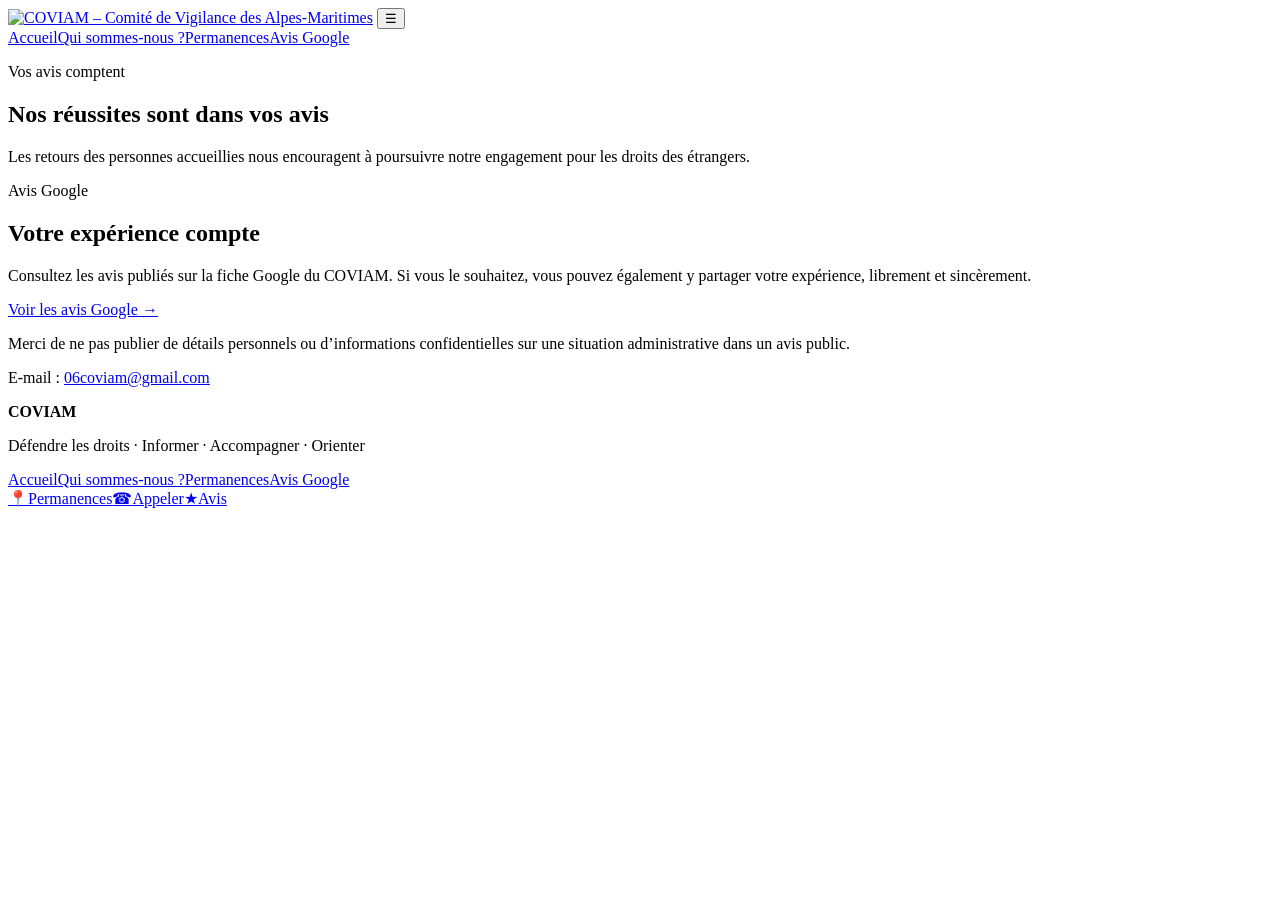
==== avis.html @ 973ca318 "Use the same COVIAM logo on all pages" ====
<!doctype html>
<html lang="fr">
<head>
<meta charset="utf-8">
<meta name="viewport" content="width=device-width,initial-scale=1">
<meta name="description" content="Les avis Google sur le COVIAM – Comité de Vigilance des Alpes-Maritimes.">
<meta name="theme-color" content="#0c3b52">
<title>Nos réussites sont dans vos avis – COVIAM</title>
<link rel="stylesheet" href="style.css">
</head>
<body>
<header class="header"><div class="wrap nav">
<a class="brand" href="index.html"><img src="logo-coviam.svg" class="brand-logo" alt="COVIAM – Comité de Vigilance des Alpes-Maritimes"></a>
<button class="burger" id="burger" aria-label="Ouvrir le menu" aria-expanded="false">☰</button>
<nav id="menu"><a href="index.html">Accueil</a><a href="qui-sommes-nous.html">Qui sommes-nous ?</a><a href="permanences.html">Permanences</a><a class="active" href="avis.html">Avis Google</a></nav>
</div></header>
<main>
<section class="page-hero"><div class="wrap narrow">
<p class="eyebrow">Vos avis comptent</p>
<h1>Nos réussites sont dans vos avis</h1>
<p>Les retours des personnes accueillies nous encouragent à poursuivre notre engagement pour les droits des étrangers.</p>
</div></section>
<section class="section"><div class="wrap narrow">
<div class="donor-large">
<p class="kicker">Avis Google</p>
<h2>Votre expérience compte</h2>
<p class="intro">Consultez les avis publiés sur la fiche Google du COVIAM. Si vous le souhaitez, vous pouvez également y partager votre expérience, librement et sincèrement.</p>
<a class="btn primary" href="https://share.google/NiEU6JBV7rTG4fmow" target="_blank" rel="noopener noreferrer">Voir les avis Google →</a>
<p class="small-note">Merci de ne pas publier de détails personnels ou d’informations confidentielles sur une situation administrative dans un avis public.</p>
</div>
</div></section>
</main>
<footer class="footer"><p class="footer-email">E-mail : <a href="mailto:06coviam@gmail.com">06coviam@gmail.com</a></p><div class="wrap footer-grid"><div><b>COVIAM</b><p>Défendre les droits · Informer · Accompagner · Orienter</p></div><div class="footer-nav"><a href="index.html">Accueil</a><a href="qui-sommes-nous.html">Qui sommes-nous ?</a><a href="permanences.html">Permanences</a><a href="avis.html">Avis Google</a></div></div></footer>
<div class="mobile-bar"><a href="permanences.html">📍<span>Permanences</span></a><a href="tel:+33757484401">☎<span>Appeler</span></a><a href="avis.html">★<span>Avis</span></a></div>
<script src="script.js"></script>
</body>
</html>
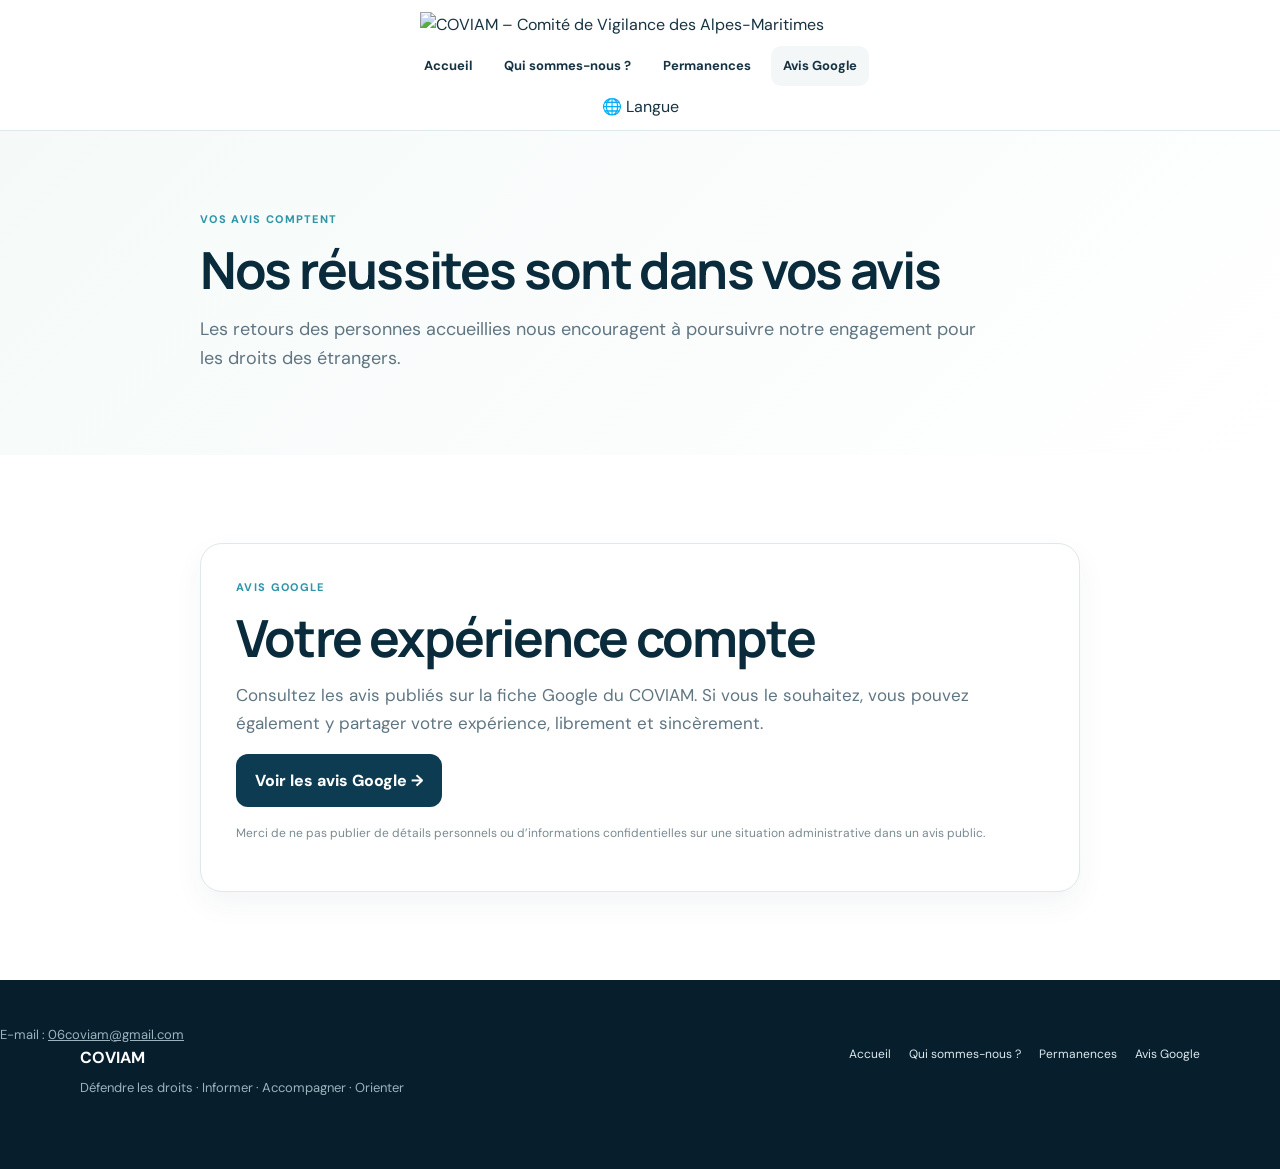
==== commit fb194b30: "Add GTranslate language selector with French default" ====
--- a/avis.html
+++ b/avis.html
@@ -12,8 +12,7 @@
 <header class="header"><div class="wrap nav">
 <a class="brand" href="index.html"><img src="logo-coviam.svg" class="brand-logo" alt="COVIAM – Comité de Vigilance des Alpes-Maritimes"></a>
 <button class="burger" id="burger" aria-label="Ouvrir le menu" aria-expanded="false">☰</button>
-<nav id="menu"><a href="index.html">Accueil</a><a href="qui-sommes-nous.html">Qui sommes-nous ?</a><a href="permanences.html">Permanences</a><a class="active" href="avis.html">Avis Google</a></nav>
-</div></header>
+<nav id="menu"><a href="index.html">Accueil</a><a href="qui-sommes-nous.html">Qui sommes-nous ?</a><a href="permanences.html">Permanences</a><a class="active" href="avis.html">Avis Google</a></nav><div class="language-switcher" aria-label="Choisir la langue du site"><span class="language-label">🌐 Langue</span><div class="gtranslate_wrapper"></div></div></div></header>
 <main>
 <section class="page-hero"><div class="wrap narrow">
 <p class="eyebrow">Vos avis comptent</p>
@@ -33,5 +32,5 @@
 <footer class="footer"><p class="footer-email">E-mail : <a href="mailto:06coviam@gmail.com">06coviam@gmail.com</a></p><div class="wrap footer-grid"><div><b>COVIAM</b><p>Défendre les droits · Informer · Accompagner · Orienter</p></div><div class="footer-nav"><a href="index.html">Accueil</a><a href="qui-sommes-nous.html">Qui sommes-nous ?</a><a href="permanences.html">Permanences</a><a href="avis.html">Avis Google</a></div></div></footer>
 <div class="mobile-bar"><a href="permanences.html">📍<span>Permanences</span></a><a href="tel:+33757484401">☎<span>Appeler</span></a><a href="avis.html">★<span>Avis</span></a></div>
 <script src="script.js"></script>
-</body>
+<script>window.gtranslateSettings = {"default_language":"fr","languages":["fr","en","ar","sq","am","hy","az","eu","be","bn","bs","bg","ca","ceb","zh-CN","zh-TW","co","hr","cs","da","nl","eo","et","tl","fi","fy","gl","ka","de","el","gu","ht","ha","haw","he","hi","hmn","hu","is","ig","id","ga","it","ja","jv","kn","kk","km","rw","ko","ku","ky","lo","la","lv","lt","lb","mk","mg","ms","ml","mt","mi","mr","mn","my","ne","no","ny","or","ps","fa","pl","pt","pa","ro","ru","sm","gd","sr","st","sn","sd","si","sk","sl","so","es","su","sw","sv","tg","ta","tt","te","th","tr","tk","uk","ur","ug","uz","vi","cy","xh","yi","yo","zu"],"wrapper_selector":".gtranslate_wrapper"};</script><script src="https://cdn.gtranslate.net/widgets/latest/dropdown.js" defer></script></body>
 </html>
--- a/style.css
+++ b/style.css
@@ -0,0 +1,12 @@
+@import url('https://fonts.googleapis.com/css2?family=DM+Sans:wght@400;500;600;700&family=Manrope:wght@700;800&display=swap');
+:root{--navy:#0c3b52;--deep:#092b3b;--blue:#176e86;--aqua:#2f96a8;--ink:#173342;--muted:#607582;--line:#dfe8eb;--soft:#f3f7f7;--cream:#fffaf5;--orange:#d77a37}
+*{box-sizing:border-box}html{scroll-behavior:smooth}body{margin:0;color:var(--ink);font-family:"DM Sans",Arial,sans-serif;background:#fff;line-height:1.6}a{color:inherit}h1,h2,h3{font-family:Manrope,Arial,sans-serif;line-height:1.1;margin:0}.wrap{width:min(1120px,calc(100% - 40px));margin:auto}.narrow{width:min(880px,calc(100% - 40px))}
+.header{position:sticky;top:0;z-index:10;background:rgba(255,255,255,.96);backdrop-filter:blur(12px);border-bottom:1px solid var(--line)}.nav{position:relative;min-height:0;padding:12px 0 10px;display:flex;flex-direction:column;align-items:center;justify-content:center;gap:8px}.brand{display:flex;align-items:center;justify-content:center;text-decoration:none;width:100%}.brand-logo{width:min(440px,72vw);max-height:112px;height:auto;object-fit:contain;display:block}.brand-badge{width:43px;height:43px;border-radius:13px;display:grid;place-items:center;background:var(--navy);color:white;font-weight:800}
+.nav nav{display:flex;align-items:center;justify-content:center;gap:8px;width:100%;}.nav nav a{padding:10px 12px;text-decoration:none;font-size:13px;font-weight:700;border-radius:10px}.nav nav a:hover,.nav nav a.active{background:var(--soft)}.nav .don-link{background:var(--orange);color:white!important;padding-inline:18px}.burger{display:none;border:0;background:none;font-size:26px;color:var(--navy)}
+.hero{background:linear-gradient(135deg,#f6faf9 0%,#fff 58%);padding:95px 0 82px}.hero-grid{display:grid;grid-template-columns:1.35fr .8fr;gap:70px;align-items:center}.eyebrow,.kicker{margin:0;text-transform:uppercase;letter-spacing:.12em;font-size:11px;font-weight:800;color:var(--aqua)}.hero h1{font-size:clamp(44px,6vw,72px);letter-spacing:-.045em;color:var(--deep);margin:14px 0 22px}.hero h1 em{font-style:normal;color:var(--blue)}.lead{font-size:19px;color:var(--muted);max-width:760px}.actions{display:flex;gap:12px;flex-wrap:wrap;margin:28px 0}.btn{display:inline-flex;align-items:center;justify-content:center;text-decoration:none;font-weight:800;border-radius:12px;padding:13px 18px;border:1px solid transparent}.primary{background:var(--navy);color:#fff}.secondary{background:#fff;border-color:var(--line);color:var(--navy)}.light{background:#fff;color:var(--navy)}.donate{background:var(--orange);color:#fff}
+.pills{display:flex;gap:10px;flex-wrap:wrap}.pills span{padding:7px 10px;border-radius:999px;background:#e9f4f2;color:#21685f;font-size:11px;font-weight:700}.hero-card{background:#fff;border:1px solid var(--line);border-radius:22px;padding:28px;box-shadow:0 20px 55px rgba(17,54,72,.08)}.status{font-size:12px;font-weight:800;color:#17714e}.status span{display:inline-block;width:8px;height:8px;border-radius:50%;background:#2f9a6d;margin-right:7px}.hero-card h2{font-size:28px;color:var(--deep);margin:15px 0 8px}.hero-card p{color:var(--muted);font-size:14px;margin-top:0}.phone{display:block;text-decoration:none;border:1px solid var(--line);padding:13px;border-radius:13px;margin-top:10px}.phone strong,.phone b{display:block}.phone strong{font-size:12px;color:var(--muted)}.phone b{font-size:17px;color:var(--navy)}.plain-arrow,.map,.phone-inline{display:inline-block;margin-top:15px;color:var(--blue);font-weight:800;font-size:13px;text-decoration:none}.notice{background:#fff4e8;border-top:1px solid #f2dec7;border-bottom:1px solid #f2dec7;padding:16px 0;color:#675546;font-size:13px}.notice.big{padding:20px 22px;border:1px solid #f0ddca;border-radius:16px;margin-bottom:34px}
+.section{padding:88px 0}.soft{background:var(--soft)}.section h2,.page-hero h1{font-size:clamp(34px,4vw,53px);letter-spacing:-.035em;color:var(--deep);margin:12px 0 16px}.intro{color:var(--muted);font-size:17px;max-width:850px}.four{display:grid;grid-template-columns:repeat(4,1fr);gap:28px;margin-top:42px}.four article{border-top:1px solid var(--line);padding-top:17px}.four span{font-size:11px;color:var(--aqua);font-weight:900}.four h3{font-size:21px;margin:8px 0}.four p,.cards p,.limits p,.cta-box p,.donor-box p,.list-grid p{color:var(--muted);font-size:14px;margin:0}.head-row{display:flex;justify-content:space-between;align-items:end;gap:30px}.stamp{border:1px solid #bddce1;color:var(--aqua);padding:10px 14px;border-radius:12px;font-weight:900;text-align:center;font-size:12px}.stamp small{color:var(--muted);font-size:9px}.cards{display:grid;grid-template-columns:repeat(3,1fr);gap:16px;margin-top:36px}.cards article,.list-grid article{background:#fff;border:1px solid var(--line);border-radius:18px;padding:23px}.icon{width:38px;height:38px;border-radius:11px;display:grid;place-items:center;background:#e8f2f4;color:var(--blue);font-weight:900}.cards h3{font-size:20px;margin:14px 0 6px}.limits{display:grid;grid-template-columns:1fr 1fr;gap:30px;align-items:center;margin-top:30px;padding:25px;border-radius:18px;background:#fff5e9;border:1px solid #f0dcc6}.limits h3{font-size:24px;margin-top:5px}.cta-box{display:flex;justify-content:space-between;align-items:center;gap:35px;padding:38px;background:var(--navy);border-radius:24px;color:#fff}.cta-box h2,.donor-box h2{color:#fff}.cta-box p,.donor-box p{color:#c6d7df}.donor-box{display:flex;justify-content:space-between;align-items:center;gap:35px;padding:38px;border-radius:24px;background:var(--deep);color:#fff}.donor{padding-top:0}.footer{background:#071f2d;color:#fff;padding:38px 0 70px}.footer-grid{display:flex;justify-content:space-between;gap:40px}.footer p{margin:7px 0 0;color:#9db2bd;font-size:13px}.footer-nav{display:flex;gap:18px;flex-wrap:wrap}.footer-nav a{color:#dce8ed;text-decoration:none;font-size:12px}.footer-bottom{border-top:1px solid rgba(255,255,255,.14);margin-top:28px;padding-top:15px;color:#88a0ad;font-size:11px}.page-hero{padding:80px 0 65px;background:linear-gradient(135deg,#f5faf9,#fff)}.page-hero p:not(.eyebrow){color:var(--muted);font-size:18px;max-width:800px}.facts{display:grid;grid-template-columns:repeat(4,1fr);border-top:1px solid var(--line);margin:40px 0 50px}.facts div{padding:18px 0;border-bottom:1px solid var(--line)}.facts b,.facts span{display:block}.facts b{font-size:11px;color:var(--aqua);text-transform:uppercase;letter-spacing:.1em}.facts span{font-weight:800;margin-top:4px}.list-grid{display:grid;grid-template-columns:repeat(2,1fr);gap:15px;margin-top:25px}.callout{margin-top:32px;padding:20px;border-radius:16px;background:#f8fbfc;border:1px solid #dce8ec}.callout strong{color:var(--navy)}.callout p{margin:5px 0 0;color:var(--muted);font-size:14px}.resources{display:grid;gap:12px;margin-top:34px}.resources a{display:flex;justify-content:space-between;gap:20px;align-items:center;text-decoration:none;padding:20px;border:1px solid var(--line);border-radius:16px}.resources a:hover{border-color:#b9d7dd;transform:translateY(-1px)}.resources small{color:var(--aqua);font-weight:900;letter-spacing:.1em;font-size:10px}.resources h3{font-size:19px;margin:4px 0}.resources p{color:var(--muted);margin:0;font-size:14px}.resources span{font-size:22px;color:var(--blue)}.perm-grid{display:grid;grid-template-columns:repeat(3,1fr);gap:18px}.perm{border:1px solid var(--line);border-radius:20px;padding:24px;box-shadow:0 12px 30px rgba(14,53,71,.05);display:flex;flex-direction:column}.city{font-size:10px;letter-spacing:.11em;font-weight:900;color:var(--aqua)}.perm h2{font-size:27px;margin:11px 0 5px}.address{color:var(--muted);min-height:58px}.schedule{border-block:1px solid var(--line);padding:15px 0;margin:14px 0 17px;display:grid;gap:2px}.schedule small{font-size:9px;letter-spacing:.1em;font-weight:900;color:var(--aqua);margin-top:3px}.schedule b{font-size:14px}.full{width:100%;font-size:13px}.without{padding:10px 0;color:#17714e;font-weight:800;font-size:13px;margin-top:10px}.help-note{margin-top:12px;color:var(--muted);font-size:12px}.donor-large{padding:35px;border:1px solid var(--line);border-radius:22px;background:#fff;box-shadow:0 12px 30px rgba(14,53,71,.05)}.don-placeholder{margin-top:28px;padding:24px;border:2px dashed #cbdde1;border-radius:17px;background:#f7fbfb}.don-placeholder b{color:var(--navy)}.don-placeholder p{color:var(--muted);font-size:14px}.small-note{font-size:12px;color:#7a8a91;margin-top:17px}.job-list{display:grid;grid-template-columns:repeat(2,1fr);gap:10px;margin:30px 0}.job-list div{border:1px solid var(--line);border-radius:12px;padding:12px 14px;background:#fff;font-weight:600;font-size:14px}.mobile-bar{display:none}
+@media(max-width:900px){.hero-grid{grid-template-columns:1fr}.four{grid-template-columns:repeat(2,1fr)}.cards,.perm-grid{grid-template-columns:repeat(2,1fr)}.head-row,.cta-box,.donor-box,.footer-grid{flex-direction:column;align-items:flex-start}.limits{grid-template-columns:1fr}}
+@media(max-width:720px){.wrap,.narrow{width:min(100% - 28px,680px)}.nav{min-height:0;padding:10px 0 8px;gap:7px}.brand-logo{width:min(82vw,390px);max-height:86px}.burger{display:block;position:absolute;left:0;top:22px;z-index:2;}.nav nav{display:none;position:absolute;left:0;right:0;top:100%;background:#fff;padding:12px 14px 18px;border-bottom:1px solid var(--line);box-shadow:0 20px 35px rgba(8,44,62,.08);flex-direction:column;align-items:stretch}.nav nav.open{display:flex}.nav nav a{padding:12px 13px}.hero{padding:68px 0}.hero h1{font-size:45px}.section{padding:70px 0}.four,.cards,.perm-grid,.list-grid,.facts,.job-list{grid-template-columns:1fr}.facts{margin-top:28px}.cta-box,.donor-box{padding:27px}.mobile-bar{position:fixed;left:10px;right:10px;bottom:10px;z-index:20;display:grid;grid-template-columns:1fr 1fr 1fr;background:rgba(7,31,45,.98);border-radius:15px;padding:6px;box-shadow:0 18px 50px rgba(0,0,0,.24)}.mobile-bar a{text-decoration:none;color:white;text-align:center;font-size:10px;font-weight:800;padding:7px}.mobile-bar a span{display:block}.footer{padding-bottom:100px}.page-hero{padding:65px 0 50px}.resources a{align-items:flex-start}}
+
+.perm-photo{margin:6px 0 12px}.perm-photo img{display:block;width:100%;height:auto;border:1px solid var(--line);border-radius:12px}.perm-photo figcaption{margin-top:7px;color:var(--muted);font-size:11px;line-height:1.45}
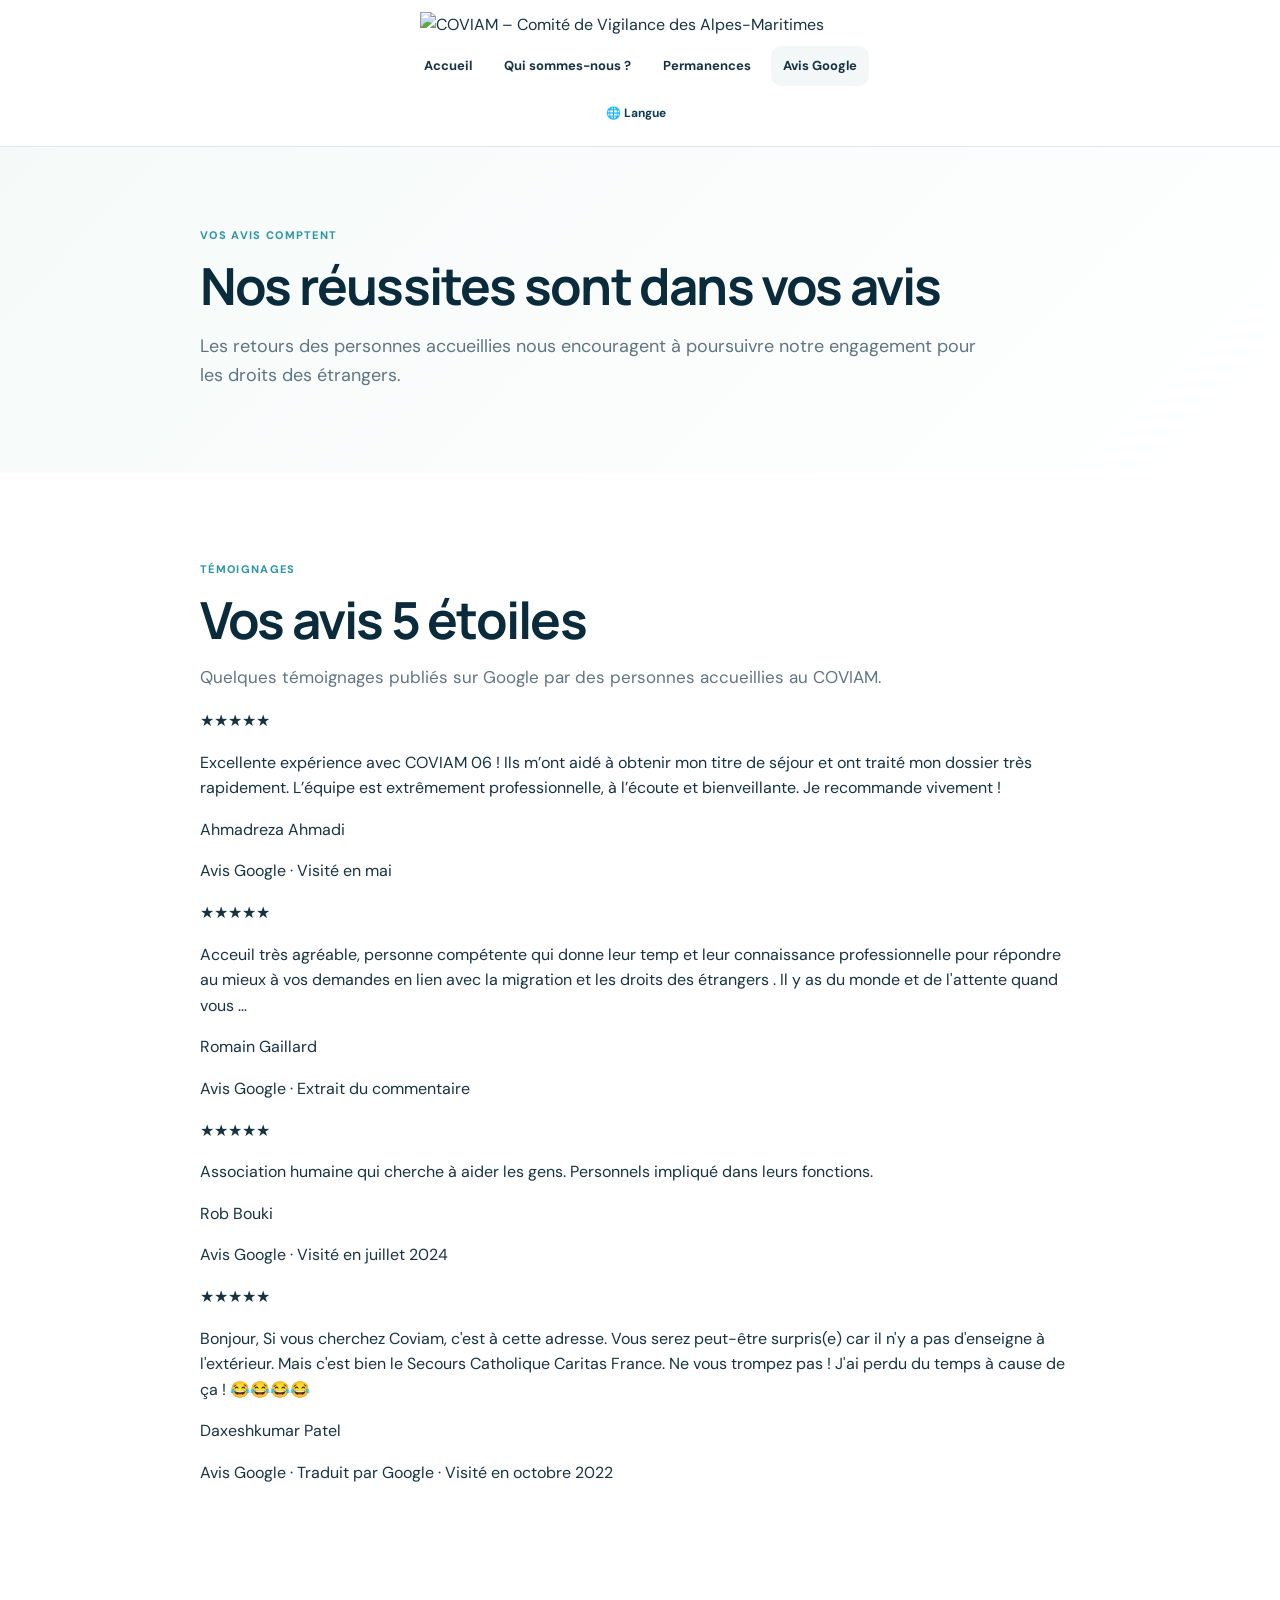
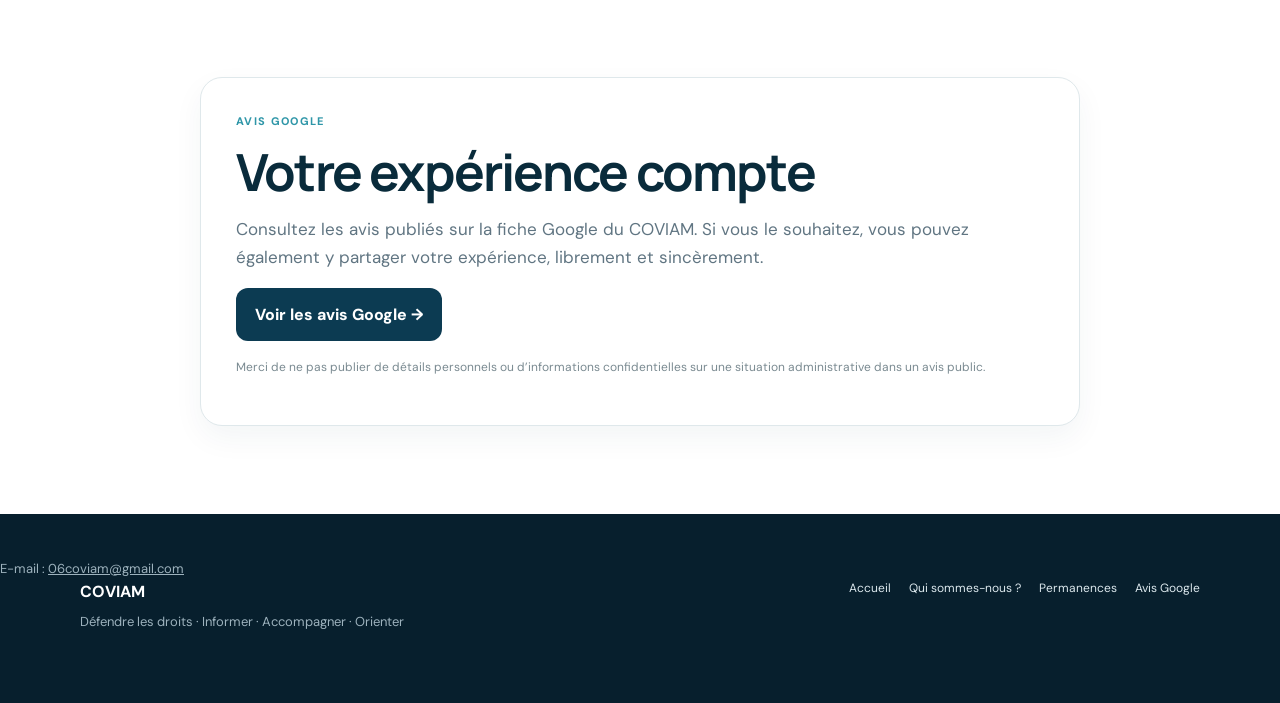
==== commit bda33d21: "Afficher les avis Google transmis" ====
--- a/avis.html
+++ b/avis.html
@@ -19,6 +19,49 @@
 <h1>Nos réussites sont dans vos avis</h1>
 <p>Les retours des personnes accueillies nous encouragent à poursuivre notre engagement pour les droits des étrangers.</p>
 </div></section>
+<section class="section reviews-section"><div class="wrap narrow">
+<p class="kicker">Témoignages</p>
+<h2>Vos avis 5 étoiles</h2>
+<p class="intro">Quelques témoignages publiés sur Google par des personnes accueillies au COVIAM.</p>
+<div class="reviews-grid">
+<article class="review-card">
+<div class="review-stars" aria-label="5 étoiles sur 5">★★★★★</div>
+<p class="review-text">Excellente expérience avec COVIAM 06 ! Ils m’ont aidé à obtenir mon titre de séjour et ont traité mon dossier très rapidement. L’équipe est extrêmement professionnelle, à l’écoute et bienveillante. Je recommande vivement !</p>
+<p class="review-author">Ahmadreza Ahmadi</p>
+<p class="review-source">Avis Google · Visité en mai</p>
+</article>
+<article class="review-card">
+<div class="review-stars" aria-label="5 étoiles sur 5">★★★★★</div>
+<p class="review-text">Acceuil très agréable, personne compétente qui donne leur temp et leur connaissance professionnelle pour répondre au mieux à vos demandes en lien avec la migration et les droits des étrangers . Il y as du monde et de l'attente quand vous …</p>
+<p class="review-author">Romain Gaillard</p>
+<p class="review-source">Avis Google · Extrait du commentaire</p>
+</article>
+<article class="review-card">
+<div class="review-stars" aria-label="5 étoiles sur 5">★★★★★</div>
+<p class="review-text">Association humaine qui cherche à aider les gens. Personnels impliqué dans leurs fonctions.</p>
+<p class="review-author">Rob Bouki</p>
+<p class="review-source">Avis Google · Visité en juillet 2024</p>
+</article>
+<article class="review-card">
+<div class="review-stars" aria-label="5 étoiles sur 5">★★★★★</div>
+<p class="review-text">Bonjour,
+
+Si vous cherchez Coviam,
+
+c'est à cette adresse.
+
+Vous serez peut-être surpris(e) car il n'y a pas d'enseigne à l'extérieur.
+
+Mais c'est bien le Secours Catholique Caritas France.
+
+Ne vous trompez pas !
+
+J'ai perdu du temps à cause de ça ! 😂😂😂😂</p>
+<p class="review-author">Daxeshkumar Patel</p>
+<p class="review-source">Avis Google · Traduit par Google · Visité en octobre 2022</p>
+</article>
+</div>
+</div></section>
 <section class="section"><div class="wrap narrow">
 <div class="donor-large">
 <p class="kicker">Avis Google</p>
--- a/style.css
+++ b/style.css
@@ -10,3 +10,21 @@
 @media(max-width:720px){.wrap,.narrow{width:min(100% - 28px,680px)}.nav{min-height:0;padding:10px 0 8px;gap:7px}.brand-logo{width:min(82vw,390px);max-height:86px}.burger{display:block;position:absolute;left:0;top:22px;z-index:2;}.nav nav{display:none;position:absolute;left:0;right:0;top:100%;background:#fff;padding:12px 14px 18px;border-bottom:1px solid var(--line);box-shadow:0 20px 35px rgba(8,44,62,.08);flex-direction:column;align-items:stretch}.nav nav.open{display:flex}.nav nav a{padding:12px 13px}.hero{padding:68px 0}.hero h1{font-size:45px}.section{padding:70px 0}.four,.cards,.perm-grid,.list-grid,.facts,.job-list{grid-template-columns:1fr}.facts{margin-top:28px}.cta-box,.donor-box{padding:27px}.mobile-bar{position:fixed;left:10px;right:10px;bottom:10px;z-index:20;display:grid;grid-template-columns:1fr 1fr 1fr;background:rgba(7,31,45,.98);border-radius:15px;padding:6px;box-shadow:0 18px 50px rgba(0,0,0,.24)}.mobile-bar a{text-decoration:none;color:white;text-align:center;font-size:10px;font-weight:800;padding:7px}.mobile-bar a span{display:block}.footer{padding-bottom:100px}.page-hero{padding:65px 0 50px}.resources a{align-items:flex-start}}
 
 .perm-photo{margin:6px 0 12px}.perm-photo img{display:block;width:100%;height:auto;border:1px solid var(--line);border-radius:12px}.perm-photo figcaption{margin-top:7px;color:var(--muted);font-size:11px;line-height:1.45}
+
+/* Sélecteur de langue GTranslate */
+.language-switcher{display:flex;align-items:center;justify-content:center;gap:8px;padding:4px 0 8px;color:var(--navy);font-size:12px;font-weight:700}
+.language-switcher .language-label{white-space:nowrap}
+.language-switcher .gtranslate_wrapper{display:flex;align-items:center;min-height:30px}
+.language-switcher .gt_selector{max-width:min(240px,70vw);padding:7px 10px;border:1px solid var(--line);border-radius:10px;background:#fff;color:var(--navy);font:inherit;cursor:pointer}
+.language-switcher .gt_selector:focus{outline:2px solid var(--aqua);outline-offset:2px}
+
+
+/* Présentation adaptée aux téléphones : titre lisible et numéro facile à toucher */
+.page-hero h1{line-height:1.12}
+.phone-contact{display:inline-flex;align-items:center;justify-content:center;min-height:44px;padding:8px 14px;margin-top:6px;border-radius:12px;background:#e9f4f2;color:var(--navy);text-decoration:none;white-space:nowrap}
+@media(max-width:720px){
+.page-hero{padding:45px 0 36px}
+.page-hero h1{font-size:clamp(30px,8vw,38px);line-height:1.12}
+.page-hero p:not(.eyebrow){font-size:16px;line-height:1.6}
+.phone-contact{display:flex;width:100%;box-sizing:border-box;margin-top:12px;min-height:52px;font-size:18px}
+}
